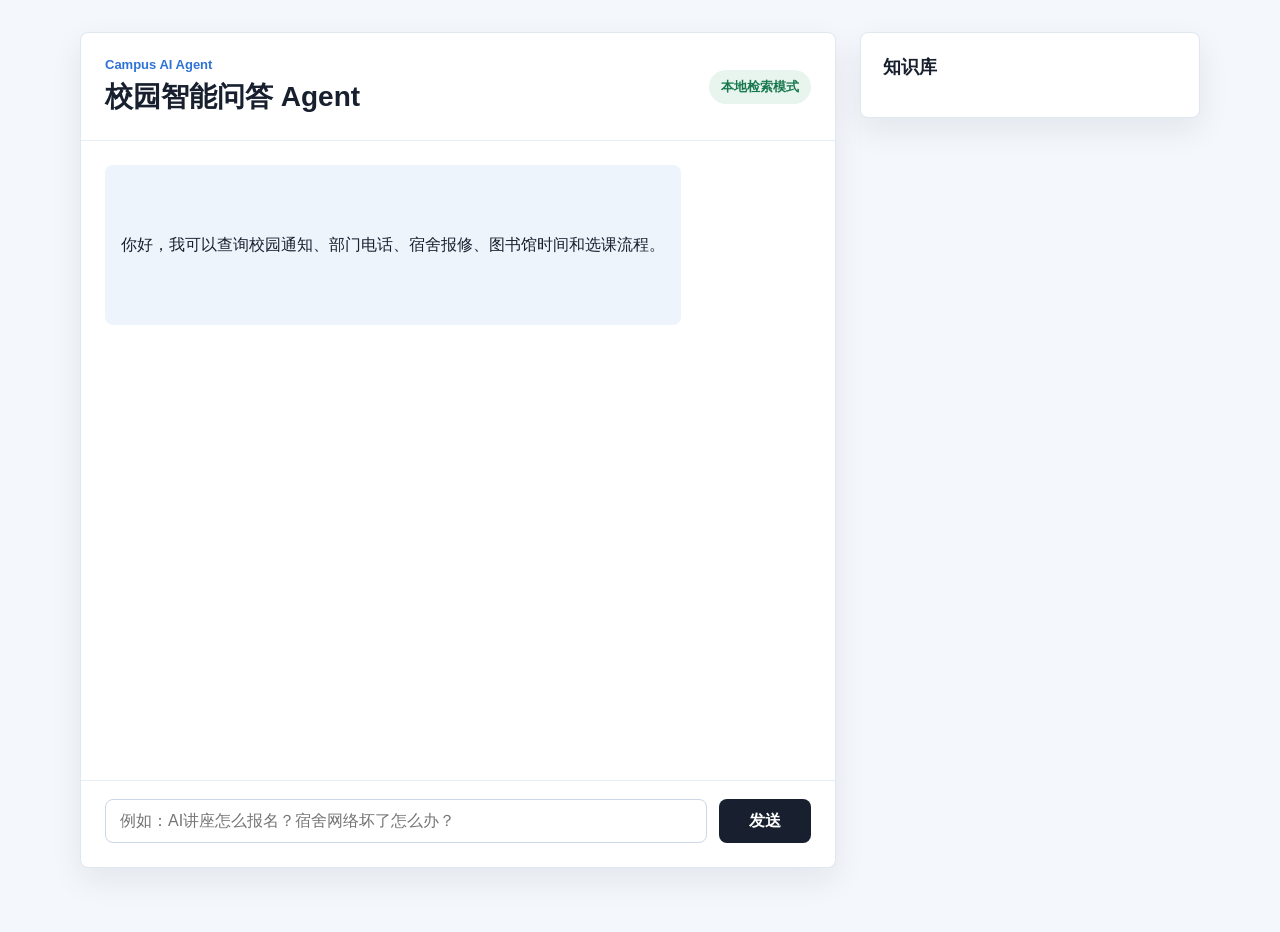
==== static/index.html @ 7c97e60e "Initial campus AI agent project" ====
<!doctype html>
<html lang="zh-CN">
  <head>
    <meta charset="utf-8" />
    <meta name="viewport" content="width=device-width, initial-scale=1" />
    <title>校园智能问答 Agent</title>
    <link rel="stylesheet" href="/static/styles.css" />
  </head>
  <body>
    <main class="shell">
      <section class="chat-panel">
        <header class="header">
          <div>
            <p class="eyebrow">Campus AI Agent</p>
            <h1>校园智能问答 Agent</h1>
          </div>
          <span id="status" class="status">本地检索模式</span>
        </header>

        <div id="messages" class="messages">
          <article class="message assistant">
            <p>你好，我可以查询校园通知、部门电话、宿舍报修、图书馆时间和选课流程。</p>
          </article>
        </div>

        <form id="chat-form" class="composer">
          <input
            id="question"
            name="question"
            type="text"
            autocomplete="off"
            placeholder="例如：AI讲座怎么报名？宿舍网络坏了怎么办？"
          />
          <button type="submit">发送</button>
        </form>
      </section>

      <aside class="side-panel">
        <h2>知识库</h2>
        <div id="knowledge" class="knowledge-list"></div>
      </aside>
    </main>
    <script src="/static/app.js"></script>
  </body>
</html>
---- static/styles.css ----
* {
  box-sizing: border-box;
}

body {
  margin: 0;
  min-height: 100vh;
  background: #f4f7fb;
  color: #18202f;
  font-family:
    Inter, "Segoe UI", "Microsoft YaHei", "PingFang SC", Arial, sans-serif;
}

.shell {
  display: grid;
  grid-template-columns: minmax(0, 1fr) 340px;
  gap: 24px;
  width: min(1120px, calc(100vw - 32px));
  margin: 32px auto;
}

.chat-panel,
.side-panel {
  background: #ffffff;
  border: 1px solid #dfe7f1;
  border-radius: 8px;
  box-shadow: 0 12px 32px rgba(28, 45, 74, 0.08);
}

.chat-panel {
  display: flex;
  min-height: calc(100vh - 64px);
  flex-direction: column;
}

.header {
  display: flex;
  align-items: center;
  justify-content: space-between;
  gap: 16px;
  padding: 24px;
  border-bottom: 1px solid #e5edf6;
}

.eyebrow {
  margin: 0 0 6px;
  color: #2f73d6;
  font-size: 13px;
  font-weight: 700;
}

h1,
h2,
p {
  margin-top: 0;
}

h1 {
  margin-bottom: 0;
  font-size: 28px;
}

h2 {
  margin-bottom: 16px;
  font-size: 18px;
}

.status {
  flex: 0 0 auto;
  border-radius: 999px;
  background: #e7f5ee;
  color: #18784d;
  padding: 8px 12px;
  font-size: 13px;
  font-weight: 700;
}

.messages {
  display: flex;
  flex: 1;
  flex-direction: column;
  gap: 14px;
  padding: 24px;
  overflow-y: auto;
}

.message {
  max-width: 82%;
  border-radius: 8px;
  padding: 14px 16px;
  line-height: 1.65;
  white-space: pre-wrap;
}

.message p {
  margin-bottom: 0;
}

.assistant {
  align-self: flex-start;
  background: #eef4fb;
}

.user {
  align-self: flex-end;
  background: #2357c6;
  color: #ffffff;
}

.meta {
  margin-top: 10px;
  color: #5b6678;
  font-size: 12px;
}

.composer {
  display: grid;
  grid-template-columns: minmax(0, 1fr) 92px;
  gap: 12px;
  padding: 18px 24px 24px;
  border-top: 1px solid #e5edf6;
}

.composer input,
.composer button {
  height: 44px;
  border-radius: 8px;
  font: inherit;
}

.composer input {
  min-width: 0;
  border: 1px solid #cbd7e6;
  padding: 0 14px;
}

.composer button {
  border: 0;
  background: #18202f;
  color: #ffffff;
  cursor: pointer;
  font-weight: 700;
}

.side-panel {
  align-self: start;
  padding: 22px;
}

.knowledge-list {
  display: grid;
  gap: 12px;
}

.knowledge-item {
  border: 1px solid #e2e9f3;
  border-radius: 8px;
  padding: 14px;
}

.knowledge-item strong {
  display: block;
  margin-bottom: 8px;
}

.knowledge-item span {
  color: #68758a;
  font-size: 13px;
}

@media (max-width: 820px) {
  .shell {
    grid-template-columns: 1fr;
    margin: 16px auto;
  }

  .chat-panel {
    min-height: 68vh;
  }

  .header {
    align-items: flex-start;
    flex-direction: column;
  }

  .message {
    max-width: 100%;
  }
}
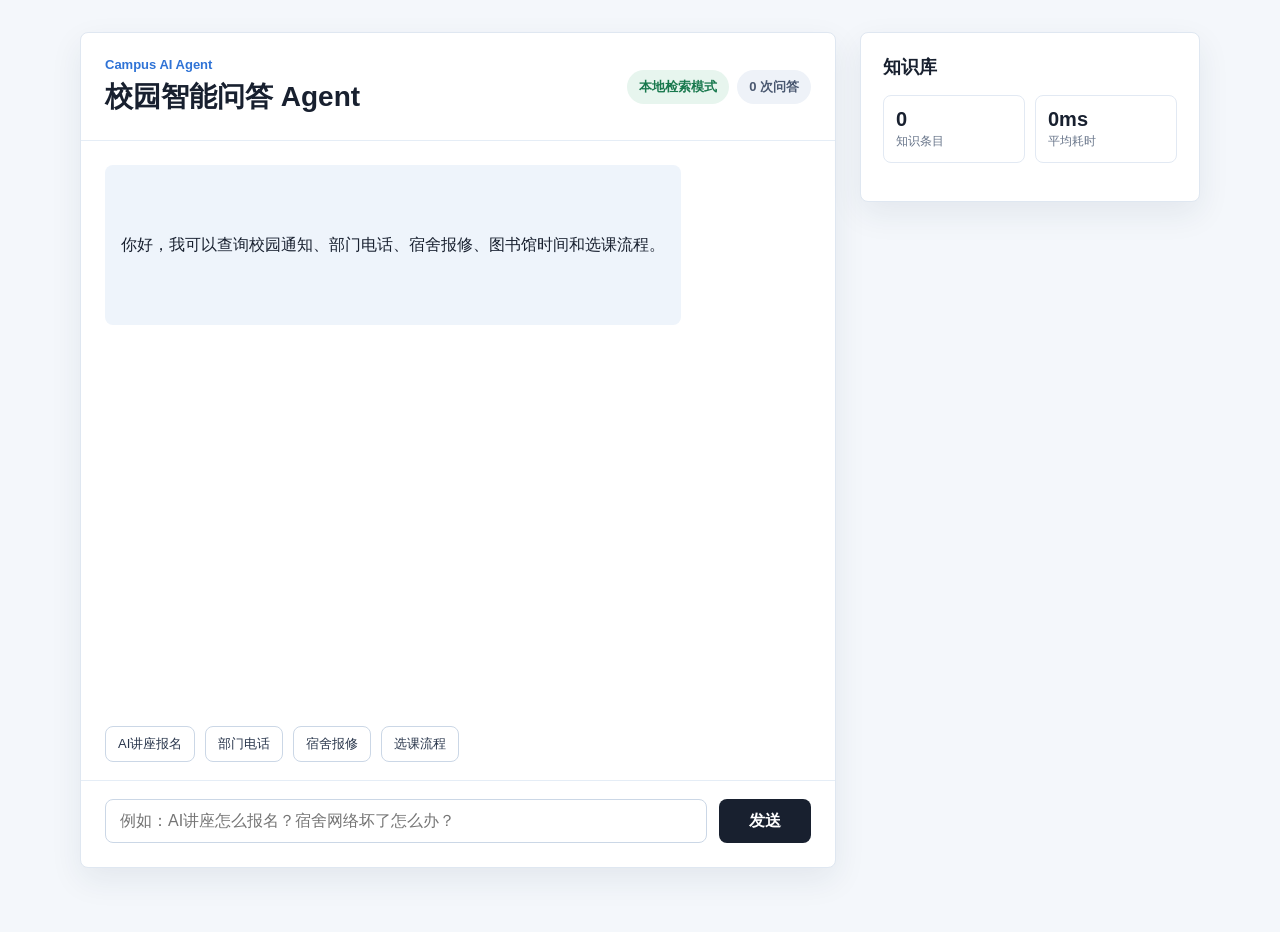
==== commit 3815c8d1: "Improve agent retrieval and project docs" ====
--- a/static/index.html
+++ b/static/index.html
@@ -14,13 +14,23 @@
             <p class="eyebrow">Campus AI Agent</p>
             <h1>校园智能问答 Agent</h1>
           </div>
-          <span id="status" class="status">本地检索模式</span>
+          <div class="status-group">
+            <span id="status" class="status">本地检索模式</span>
+            <span id="stats" class="status neutral">0 次问答</span>
+          </div>
         </header>
 
         <div id="messages" class="messages">
           <article class="message assistant">
             <p>你好，我可以查询校园通知、部门电话、宿舍报修、图书馆时间和选课流程。</p>
           </article>
+        </div>
+
+        <div class="quick-actions" aria-label="快捷问题">
+          <button type="button" data-question="AI讲座怎么报名？">AI讲座报名</button>
+          <button type="button" data-question="学生事务中心电话是多少？">部门电话</button>
+          <button type="button" data-question="宿舍网络坏了怎么办？">宿舍报修</button>
+          <button type="button" data-question="选课流程是什么？">选课流程</button>
         </div>
 
         <form id="chat-form" class="composer">
@@ -37,6 +47,16 @@
 
       <aside class="side-panel">
         <h2>知识库</h2>
+        <div class="metrics">
+          <div>
+            <strong id="knowledge-count">0</strong>
+            <span>知识条目</span>
+          </div>
+          <div>
+            <strong id="avg-latency">0ms</strong>
+            <span>平均耗时</span>
+          </div>
+        </div>
         <div id="knowledge" class="knowledge-list"></div>
       </aside>
     </main>
--- a/static/styles.css
+++ b/static/styles.css
@@ -75,6 +75,18 @@
   font-weight: 700;
 }
 
+.status-group {
+  display: flex;
+  flex-wrap: wrap;
+  gap: 8px;
+  justify-content: flex-end;
+}
+
+.neutral {
+  background: #eef2f8;
+  color: #4a5870;
+}
+
 .messages {
   display: flex;
   flex: 1;
@@ -111,6 +123,57 @@
   margin-top: 10px;
   color: #5b6678;
   font-size: 12px;
+}
+
+.source-list {
+  display: flex;
+  flex-wrap: wrap;
+  gap: 8px;
+  margin-top: 12px;
+}
+
+.source-list span {
+  border: 1px solid #cad8eb;
+  border-radius: 999px;
+  background: rgba(255, 255, 255, 0.72);
+  color: #3c4c65;
+  padding: 5px 9px;
+  font-size: 12px;
+}
+
+.feedback {
+  display: flex;
+  gap: 8px;
+  margin-top: 12px;
+  color: #5b6678;
+  font-size: 12px;
+}
+
+.feedback button,
+.quick-actions button {
+  border: 1px solid #cbd7e6;
+  border-radius: 8px;
+  background: #ffffff;
+  color: #29364c;
+  cursor: pointer;
+  font: inherit;
+}
+
+.feedback button {
+  padding: 6px 10px;
+  font-size: 12px;
+}
+
+.quick-actions {
+  display: flex;
+  flex-wrap: wrap;
+  gap: 10px;
+  padding: 0 24px 18px;
+}
+
+.quick-actions button {
+  padding: 8px 12px;
+  font-size: 13px;
 }
 
 .composer {
@@ -147,6 +210,29 @@
   padding: 22px;
 }
 
+.metrics {
+  display: grid;
+  grid-template-columns: 1fr 1fr;
+  gap: 10px;
+  margin-bottom: 16px;
+}
+
+.metrics div {
+  border: 1px solid #e2e9f3;
+  border-radius: 8px;
+  padding: 12px;
+}
+
+.metrics strong {
+  display: block;
+  font-size: 20px;
+}
+
+.metrics span {
+  color: #68758a;
+  font-size: 12px;
+}
+
 .knowledge-list {
   display: grid;
   gap: 12px;
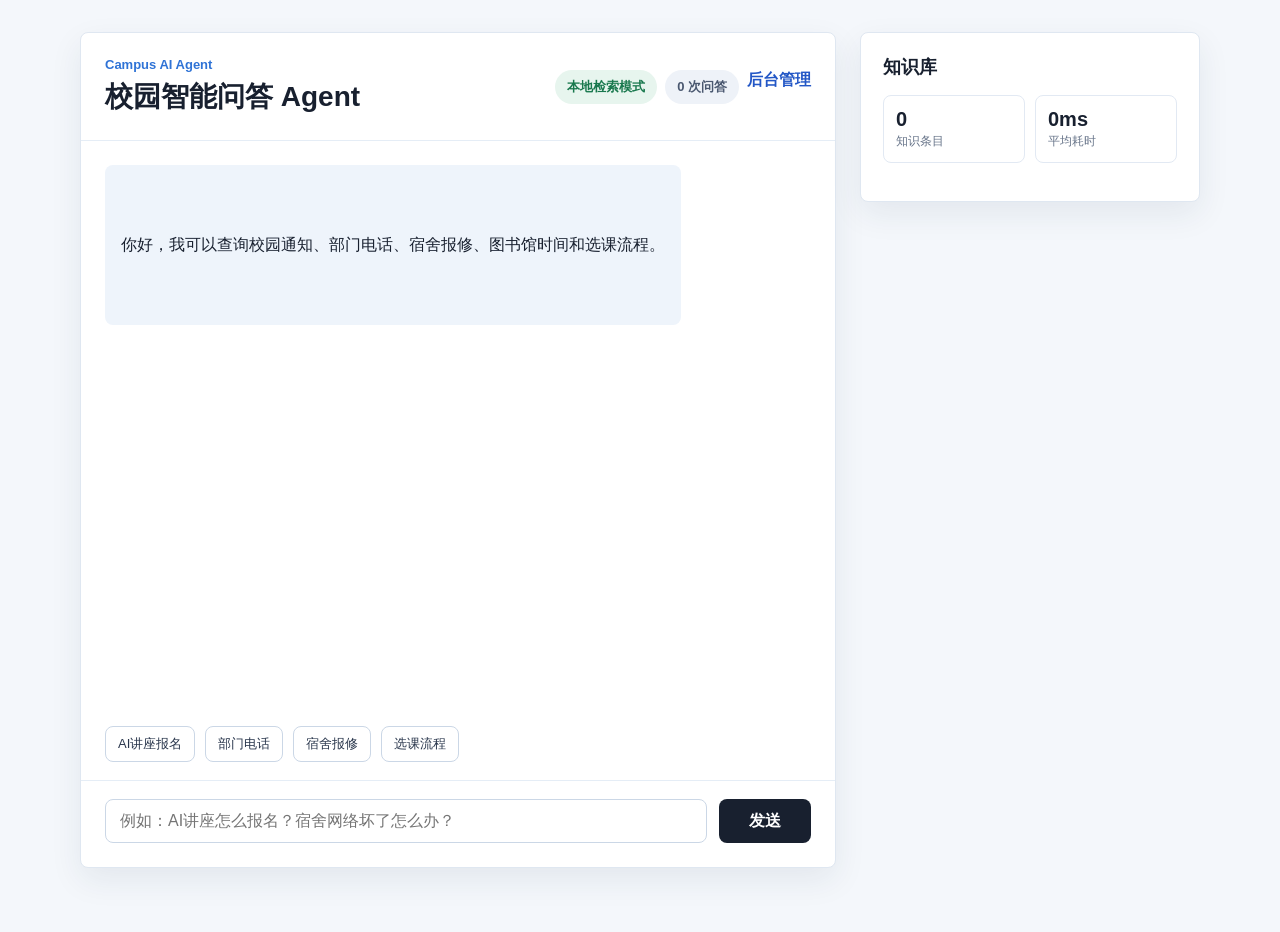
==== commit e49dc217: "Upgrade to FastAPI with vector retrieval and admin" ====
--- a/static/index.html
+++ b/static/index.html
@@ -17,6 +17,7 @@
           <div class="status-group">
             <span id="status" class="status">本地检索模式</span>
             <span id="stats" class="status neutral">0 次问答</span>
+            <a class="text-link" href="/admin">后台管理</a>
           </div>
         </header>
 
--- a/static/styles.css
+++ b/static/styles.css
@@ -11,12 +11,108 @@
     Inter, "Segoe UI", "Microsoft YaHei", "PingFang SC", Arial, sans-serif;
 }
 
+.text-link {
+  color: #2357c6;
+  font-weight: 700;
+  text-decoration: none;
+}
+
 .shell {
   display: grid;
   grid-template-columns: minmax(0, 1fr) 340px;
   gap: 24px;
   width: min(1120px, calc(100vw - 32px));
   margin: 32px auto;
+}
+
+.admin-shell {
+  width: min(1160px, calc(100vw - 32px));
+  margin: 32px auto;
+}
+
+.admin-header {
+  display: flex;
+  align-items: center;
+  justify-content: space-between;
+  gap: 16px;
+  margin-bottom: 20px;
+}
+
+.admin-grid {
+  display: grid;
+  grid-template-columns: 380px minmax(0, 1fr);
+  gap: 24px;
+}
+
+.admin-panel {
+  background: #ffffff;
+  border: 1px solid #dfe7f1;
+  border-radius: 8px;
+  box-shadow: 0 12px 32px rgba(28, 45, 74, 0.08);
+  padding: 22px;
+}
+
+.admin-panel input,
+.admin-panel textarea {
+  width: 100%;
+  border: 1px solid #cbd7e6;
+  border-radius: 8px;
+  font: inherit;
+  margin-bottom: 12px;
+  padding: 11px 12px;
+}
+
+.admin-panel textarea {
+  resize: vertical;
+}
+
+.admin-actions {
+  display: flex;
+  flex-wrap: wrap;
+  gap: 8px;
+}
+
+.admin-actions button {
+  border: 1px solid #cbd7e6;
+  border-radius: 8px;
+  background: #ffffff;
+  color: #29364c;
+  cursor: pointer;
+  font: inherit;
+  padding: 8px 12px;
+}
+
+.admin-actions button:first-child {
+  background: #18202f;
+  color: #ffffff;
+}
+
+.admin-list {
+  display: grid;
+  gap: 12px;
+}
+
+.admin-item {
+  border: 1px solid #e2e9f3;
+  border-radius: 8px;
+  padding: 14px;
+}
+
+.admin-item strong,
+.admin-item span {
+  display: block;
+}
+
+.admin-item span {
+  color: #68758a;
+  font-size: 13px;
+  margin-top: 4px;
+}
+
+.admin-item p {
+  color: #29364c;
+  line-height: 1.6;
+  margin: 12px 0;
 }
 
 .chat-panel,
@@ -260,6 +356,10 @@
     margin: 16px auto;
   }
 
+  .admin-grid {
+    grid-template-columns: 1fr;
+  }
+
   .chat-panel {
     min-height: 68vh;
   }
